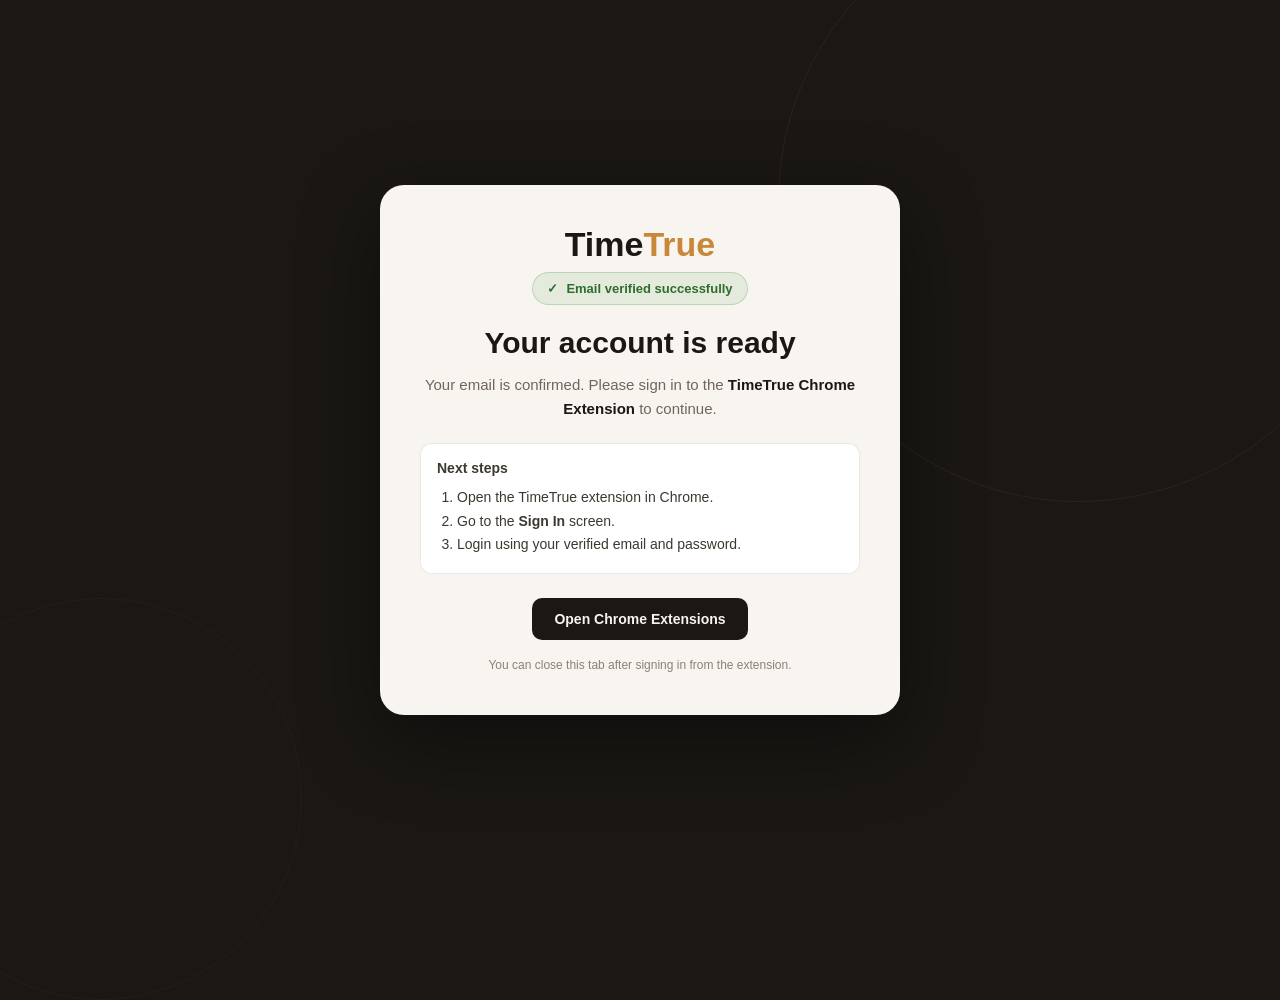
==== email-verified.html @ 4d462419 "Add email verification confirmation page This HTML file serves as a confirmation page for users afte" ====
<!DOCTYPE html>
<html lang="en">
<head>
<meta charset="UTF-8">
<meta name="viewport" content="width=device-width, initial-scale=1.0">
<title>TimeTrue - Email Verified</title>
<style>
  * { margin: 0; padding: 0; box-sizing: border-box; }

  body {
    font-family: -apple-system, BlinkMacSystemFont, 'Segoe UI', sans-serif;
    background: #1a1714;
    color: #1a1714;
    min-height: 100vh;
    display: flex;
    align-items: center;
    justify-content: center;
    padding: 24px;
    position: relative;
    overflow: hidden;
  }

  body::before {
    content: '';
    position: absolute;
    width: 600px;
    height: 600px;
    border-radius: 50%;
    border: 1px solid rgba(201,135,58,0.1);
    top: -100px;
    right: -100px;
    pointer-events: none;
  }

  body::after {
    content: '';
    position: absolute;
    width: 400px;
    height: 400px;
    border-radius: 50%;
    border: 1px solid rgba(201,135,58,0.06);
    bottom: -100px;
    left: -100px;
    pointer-events: none;
  }

  .card {
    background: #f8f5f0;
    border-radius: 24px;
    padding: 40px;
    width: 100%;
    max-width: 520px;
    box-shadow: 0 24px 80px rgba(0,0,0,0.4);
    position: relative;
    z-index: 1;
    text-align: center;
  }

  .logo {
    font-size: 34px;
    font-weight: 700;
    color: #1a1714;
    margin-bottom: 8px;
  }

  .logo span { color: #c9873a; }

  .badge {
    display: inline-flex;
    align-items: center;
    justify-content: center;
    gap: 8px;
    background: rgba(90,160,90,0.12);
    color: #2f6d2f;
    border: 1px solid rgba(90,160,90,0.3);
    border-radius: 999px;
    padding: 8px 14px;
    font-size: 13px;
    font-weight: 600;
    margin-bottom: 20px;
  }

  h1 {
    font-size: 30px;
    line-height: 1.2;
    margin-bottom: 12px;
    color: #1a1714;
  }

  .subtitle {
    color: #6f655d;
    font-size: 15px;
    line-height: 1.6;
    margin-bottom: 22px;
  }

  .steps {
    text-align: left;
    background: white;
    border: 1px solid rgba(26,23,20,0.09);
    border-radius: 12px;
    padding: 16px;
    margin-bottom: 24px;
  }

  .steps h2 {
    font-size: 14px;
    color: #3d3830;
    margin-bottom: 10px;
  }

  .steps ol {
    margin-left: 20px;
    color: #3d3830;
    font-size: 14px;
    line-height: 1.7;
  }

  .extension-name {
    font-weight: 700;
    color: #1a1714;
  }

  .cta {
    display: inline-block;
    text-decoration: none;
    border: none;
    border-radius: 10px;
    background: #1a1714;
    color: #f8f5f0;
    font-size: 14px;
    font-weight: 700;
    padding: 13px 22px;
    transition: background 0.2s;
  }

  .cta:hover { background: #c9873a; }

  .note {
    margin-top: 16px;
    font-size: 12px;
    color: #8b8179;
    line-height: 1.6;
  }
</style>
</head>
<body>
  <main class="card">
    <div class="logo">Time<span>True</span></div>

    <div class="badge">
      <span>✓</span>
      <span>Email verified successfully</span>
    </div>

    <h1>Your account is ready</h1>
    <p class="subtitle">
      Your email is confirmed. Please sign in to the
      <span class="extension-name">TimeTrue Chrome Extension</span>
      to continue.
    </p>

    <section class="steps">
      <h2>Next steps</h2>
      <ol>
        <li>Open the TimeTrue extension in Chrome.</li>
        <li>Go to the <strong>Sign In</strong> screen.</li>
        <li>Login using your verified email and password.</li>
      </ol>
    </section>

    <a class="cta" href="https://chromewebstore.google.com/" target="_blank" rel="noopener noreferrer">
      Open Chrome Extensions
    </a>

    <p class="note">
      You can close this tab after signing in from the extension.
    </p>
  </main>
</body>
</html>
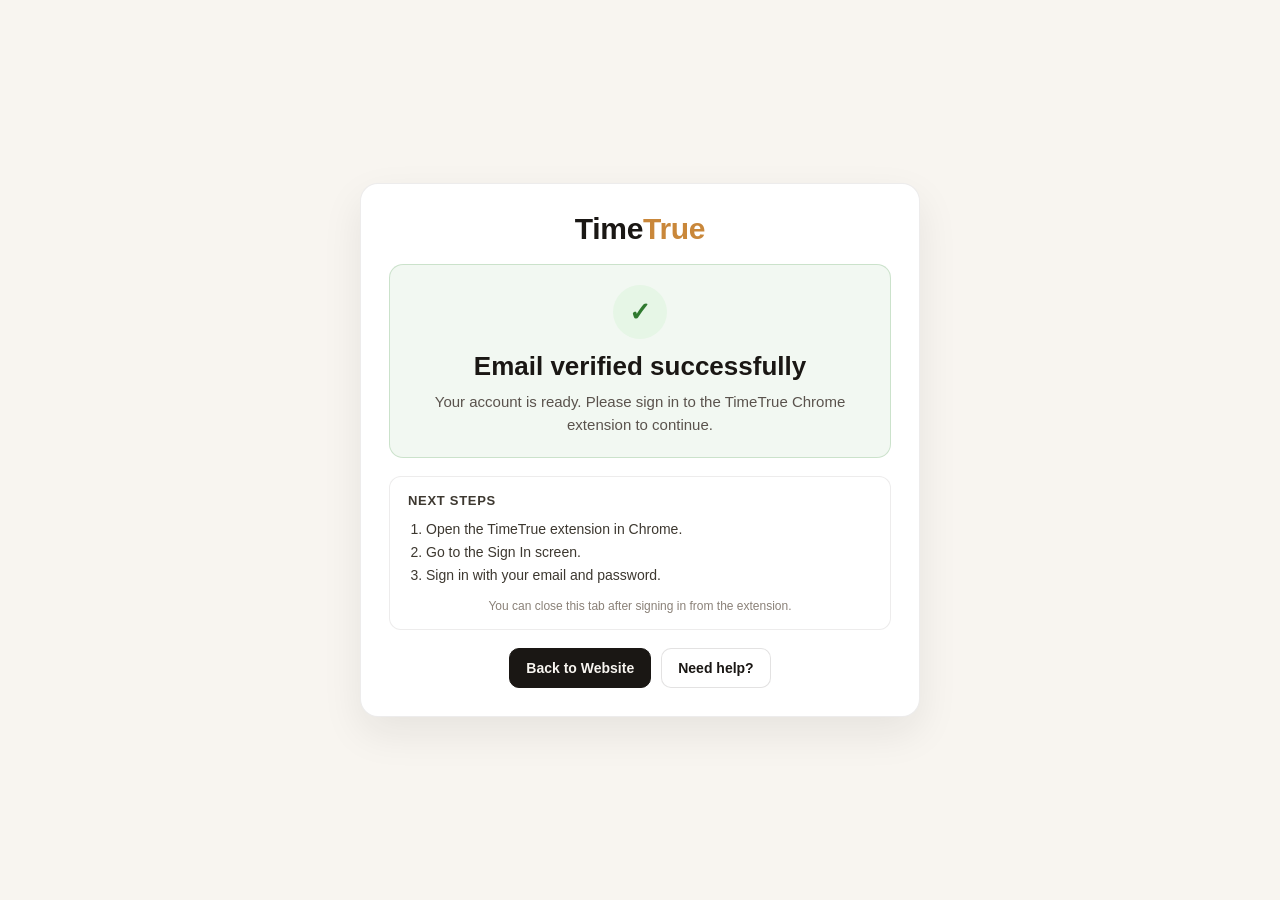
==== commit 78b15c4c: "Refactor email verification HTML structure and styles" ====
--- a/email-verified.html
+++ b/email-verified.html
@@ -1,181 +1,242 @@
 <!DOCTYPE html>
 <html lang="en">
 <head>
-<meta charset="UTF-8">
-<meta name="viewport" content="width=device-width, initial-scale=1.0">
-<title>TimeTrue - Email Verified</title>
-<style>
-  * { margin: 0; padding: 0; box-sizing: border-box; }
-
-  body {
-    font-family: -apple-system, BlinkMacSystemFont, 'Segoe UI', sans-serif;
-    background: #1a1714;
-    color: #1a1714;
-    min-height: 100vh;
-    display: flex;
-    align-items: center;
-    justify-content: center;
-    padding: 24px;
-    position: relative;
-    overflow: hidden;
-  }
-
-  body::before {
-    content: '';
-    position: absolute;
-    width: 600px;
-    height: 600px;
-    border-radius: 50%;
-    border: 1px solid rgba(201,135,58,0.1);
-    top: -100px;
-    right: -100px;
-    pointer-events: none;
-  }
-
-  body::after {
-    content: '';
-    position: absolute;
-    width: 400px;
-    height: 400px;
-    border-radius: 50%;
-    border: 1px solid rgba(201,135,58,0.06);
-    bottom: -100px;
-    left: -100px;
-    pointer-events: none;
-  }
-
-  .card {
-    background: #f8f5f0;
-    border-radius: 24px;
-    padding: 40px;
-    width: 100%;
-    max-width: 520px;
-    box-shadow: 0 24px 80px rgba(0,0,0,0.4);
-    position: relative;
-    z-index: 1;
-    text-align: center;
-  }
-
-  .logo {
-    font-size: 34px;
-    font-weight: 700;
-    color: #1a1714;
-    margin-bottom: 8px;
-  }
-
-  .logo span { color: #c9873a; }
-
-  .badge {
-    display: inline-flex;
-    align-items: center;
-    justify-content: center;
-    gap: 8px;
-    background: rgba(90,160,90,0.12);
-    color: #2f6d2f;
-    border: 1px solid rgba(90,160,90,0.3);
-    border-radius: 999px;
-    padding: 8px 14px;
-    font-size: 13px;
-    font-weight: 600;
-    margin-bottom: 20px;
-  }
-
-  h1 {
-    font-size: 30px;
-    line-height: 1.2;
-    margin-bottom: 12px;
-    color: #1a1714;
-  }
-
-  .subtitle {
-    color: #6f655d;
-    font-size: 15px;
-    line-height: 1.6;
-    margin-bottom: 22px;
-  }
-
-  .steps {
-    text-align: left;
-    background: white;
-    border: 1px solid rgba(26,23,20,0.09);
-    border-radius: 12px;
-    padding: 16px;
-    margin-bottom: 24px;
-  }
-
-  .steps h2 {
-    font-size: 14px;
-    color: #3d3830;
-    margin-bottom: 10px;
-  }
-
-  .steps ol {
-    margin-left: 20px;
-    color: #3d3830;
-    font-size: 14px;
-    line-height: 1.7;
-  }
-
-  .extension-name {
-    font-weight: 700;
-    color: #1a1714;
-  }
-
-  .cta {
-    display: inline-block;
-    text-decoration: none;
-    border: none;
-    border-radius: 10px;
-    background: #1a1714;
-    color: #f8f5f0;
-    font-size: 14px;
-    font-weight: 700;
-    padding: 13px 22px;
-    transition: background 0.2s;
-  }
-
-  .cta:hover { background: #c9873a; }
-
-  .note {
-    margin-top: 16px;
-    font-size: 12px;
-    color: #8b8179;
-    line-height: 1.6;
-  }
-</style>
+  <meta charset="UTF-8" />
+  <meta name="viewport" content="width=device-width, initial-scale=1.0" />
+  <title>TimeTrue - Email Verification</title>
+  <style>
+    * { box-sizing: border-box; margin: 0; padding: 0; }
+
+    body {
+      font-family: -apple-system, BlinkMacSystemFont, "Segoe UI", Roboto, sans-serif;
+      background: #f8f5f0;
+      color: #1a1714;
+      min-height: 100vh;
+      display: grid;
+      place-items: center;
+      padding: 24px;
+    }
+
+    .card {
+      width: 100%;
+      max-width: 560px;
+      background: #ffffff;
+      border: 1px solid rgba(26, 23, 20, 0.08);
+      border-radius: 18px;
+      box-shadow: 0 16px 40px rgba(26, 23, 20, 0.08);
+      padding: 28px;
+    }
+
+    .brand {
+      font-size: 30px;
+      font-weight: 800;
+      text-align: center;
+      margin-bottom: 18px;
+      color: #1a1714;
+      letter-spacing: -0.3px;
+    }
+
+    .brand span { color: #c9873a; }
+
+    .status-wrap {
+      text-align: center;
+      padding: 20px 14px;
+      border-radius: 14px;
+      margin-bottom: 18px;
+      border: 1px solid transparent;
+      background: #f8f5f0;
+    }
+
+    body[data-verify-state="success"] .status-wrap {
+      background: rgba(90, 160, 90, 0.08);
+      border-color: rgba(90, 160, 90, 0.25);
+    }
+
+    body[data-verify-state="error"] .status-wrap {
+      background: rgba(224, 85, 85, 0.08);
+      border-color: rgba(224, 85, 85, 0.25);
+    }
+
+    .icon {
+      width: 54px;
+      height: 54px;
+      border-radius: 999px;
+      display: grid;
+      place-items: center;
+      margin: 0 auto 12px;
+      font-size: 26px;
+      font-weight: 800;
+      background: #e6f6e6;
+      color: #2f7a2f;
+    }
+
+    body[data-verify-state="error"] .icon {
+      background: #fde9e9;
+      color: #b23b3b;
+    }
+
+    h1 {
+      font-size: 26px;
+      line-height: 1.2;
+      margin-bottom: 8px;
+      color: #1a1714;
+      text-align: center;
+    }
+
+    .subtitle {
+      font-size: 15px;
+      line-height: 1.55;
+      color: #5a534d;
+      text-align: center;
+      max-width: 460px;
+      margin: 0 auto;
+    }
+
+    .steps {
+      margin-top: 8px;
+      border: 1px solid rgba(26, 23, 20, 0.08);
+      border-radius: 12px;
+      padding: 16px 18px;
+      background: #fff;
+    }
+
+    .steps-title {
+      font-size: 13px;
+      font-weight: 700;
+      color: #3d3830;
+      margin-bottom: 10px;
+      text-transform: uppercase;
+      letter-spacing: 0.7px;
+    }
+
+    .steps ol {
+      padding-left: 18px;
+      color: #3d3830;
+      line-height: 1.65;
+      font-size: 14px;
+    }
+
+    .muted {
+      margin-top: 12px;
+      text-align: center;
+      color: #8a8178;
+      font-size: 12px;
+    }
+
+    .actions {
+      display: flex;
+      gap: 10px;
+      justify-content: center;
+      margin-top: 18px;
+      flex-wrap: wrap;
+    }
+
+    .btn {
+      display: inline-block;
+      text-decoration: none;
+      border-radius: 10px;
+      padding: 11px 16px;
+      font-size: 14px;
+      font-weight: 700;
+      border: 1px solid rgba(26, 23, 20, 0.12);
+    }
+
+    .btn-primary {
+      background: #1a1714;
+      color: #f8f5f0;
+      border-color: #1a1714;
+    }
+
+    .btn-secondary {
+      background: #fff;
+      color: #1a1714;
+    }
+  </style>
 </head>
-<body>
+<body data-verify-state="success">
   <main class="card">
-    <div class="logo">Time<span>True</span></div>
-
-    <div class="badge">
-      <span>✓</span>
-      <span>Email verified successfully</span>
-    </div>
-
-    <h1>Your account is ready</h1>
-    <p class="subtitle">
-      Your email is confirmed. Please sign in to the
-      <span class="extension-name">TimeTrue Chrome Extension</span>
-      to continue.
-    </p>
+    <div class="brand">Time<span>True</span></div>
+
+    <section class="status-wrap">
+      <div class="icon" id="verifyIcon">✓</div>
+      <h1 id="verifyTitle">Email verified successfully</h1>
+      <p class="subtitle" id="verifySubtitle">
+        Your account is ready. Please sign in to the TimeTrue Chrome extension to continue.
+      </p>
+    </section>
 
     <section class="steps">
-      <h2>Next steps</h2>
+      <div class="steps-title">Next steps</div>
       <ol>
         <li>Open the TimeTrue extension in Chrome.</li>
-        <li>Go to the <strong>Sign In</strong> screen.</li>
-        <li>Login using your verified email and password.</li>
+        <li>Go to the Sign In screen.</li>
+        <li>Sign in with your email and password.</li>
       </ol>
+      <p class="muted">You can close this tab after signing in from the extension.</p>
     </section>
 
-    <a class="cta" href="https://chromewebstore.google.com/" target="_blank" rel="noopener noreferrer">
-      Open Chrome Extensions
-    </a>
-
-    <p class="note">
-      You can close this tab after signing in from the extension.
-    </p>
+    <div class="actions">
+      <a class="btn btn-primary" href="https://csharpsolutions.tech">Back to Website</a>
+      <a class="btn btn-secondary" href="https://csharpsolutions.tech/contact.html">Need help?</a>
+    </div>
   </main>
+
+  <script>
+    (function () {
+      const queryParams = new URLSearchParams(window.location.search);
+      const hashRaw = window.location.hash.startsWith('#')
+        ? window.location.hash.slice(1)
+        : window.location.hash;
+      const hashParams = new URLSearchParams(hashRaw);
+
+      const getParam = (key) => queryParams.get(key) || hashParams.get(key);
+
+      const error = getParam('error');
+      const errorCode = getParam('error_code');
+      const rawErrorDescription = getParam('error_description') || '';
+
+      let errorDescription = '';
+      try {
+        errorDescription = decodeURIComponent(rawErrorDescription.replace(/\+/g, ' '));
+      } catch {
+        errorDescription = rawErrorDescription;
+      }
+
+      const titleEl = document.getElementById('verifyTitle');
+      const subtitleEl = document.getElementById('verifySubtitle');
+      const iconEl = document.getElementById('verifyIcon');
+
+      function setState(type, title, subtitle) {
+        document.body.setAttribute('data-verify-state', type);
+        if (titleEl) titleEl.textContent = title;
+        if (subtitleEl) subtitleEl.textContent = subtitle;
+        if (iconEl) iconEl.textContent = type === 'success' ? '✓' : '!';
+      }
+
+      if (error || errorCode) {
+        if (errorCode === 'otp_expired') {
+          setState(
+            'error',
+            'Verification link expired',
+            'This verification link has expired or was already used. Please request a new verification email from the extension and try again.'
+          );
+          return;
+        }
+
+        setState(
+          'error',
+          'Verification failed',
+          errorDescription || 'This verification link is invalid. Please request a new verification email and try again.'
+        );
+        return;
+      }
+
+      setState(
+        'success',
+        'Email verified successfully',
+        'Your account is ready. Please sign in to the TimeTrue Chrome extension to continue.'
+      );
+    })();
+  </script>
 </body>
 </html>
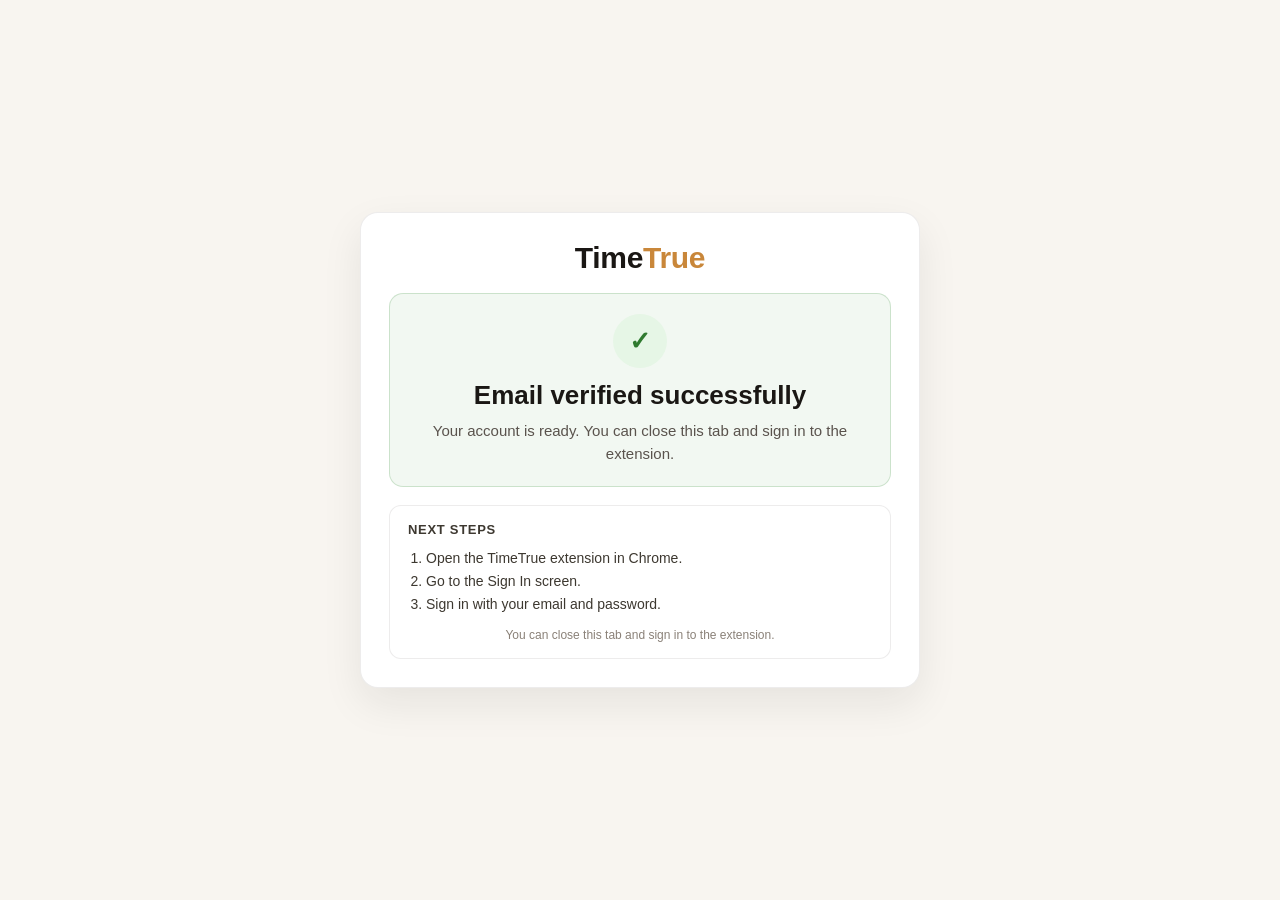
==== commit 4de721ed: "Refactor email verification HTML structure Removed action buttons and updated related text for clari" ====
--- a/email-verified.html
+++ b/email-verified.html
@@ -122,35 +122,6 @@
       color: #8a8178;
       font-size: 12px;
     }
-
-    .actions {
-      display: flex;
-      gap: 10px;
-      justify-content: center;
-      margin-top: 18px;
-      flex-wrap: wrap;
-    }
-
-    .btn {
-      display: inline-block;
-      text-decoration: none;
-      border-radius: 10px;
-      padding: 11px 16px;
-      font-size: 14px;
-      font-weight: 700;
-      border: 1px solid rgba(26, 23, 20, 0.12);
-    }
-
-    .btn-primary {
-      background: #1a1714;
-      color: #f8f5f0;
-      border-color: #1a1714;
-    }
-
-    .btn-secondary {
-      background: #fff;
-      color: #1a1714;
-    }
   </style>
 </head>
 <body data-verify-state="success">
@@ -172,13 +143,8 @@
         <li>Go to the Sign In screen.</li>
         <li>Sign in with your email and password.</li>
       </ol>
-      <p class="muted">You can close this tab after signing in from the extension.</p>
+      <p class="muted">You can close this tab and sign in to the extension.</p>
     </section>
-
-    <div class="actions">
-      <a class="btn btn-primary" href="https://csharpsolutions.tech">Back to Website</a>
-      <a class="btn btn-secondary" href="https://csharpsolutions.tech/contact.html">Need help?</a>
-    </div>
   </main>
 
   <script>
@@ -218,7 +184,7 @@
           setState(
             'error',
             'Verification link expired',
-            'This verification link has expired or was already used. Please request a new verification email from the extension and try again.'
+            'This verification link has expired or was already used. Please request a new verification email from the extension.'
           );
           return;
         }
@@ -226,7 +192,7 @@
         setState(
           'error',
           'Verification failed',
-          errorDescription || 'This verification link is invalid. Please request a new verification email and try again.'
+          errorDescription || 'This verification link is invalid. Please request a new verification email from the extension.'
         );
         return;
       }
@@ -234,7 +200,7 @@
       setState(
         'success',
         'Email verified successfully',
-        'Your account is ready. Please sign in to the TimeTrue Chrome extension to continue.'
+        'Your account is ready. You can close this tab and sign in to the extension.'
       );
     })();
   </script>
